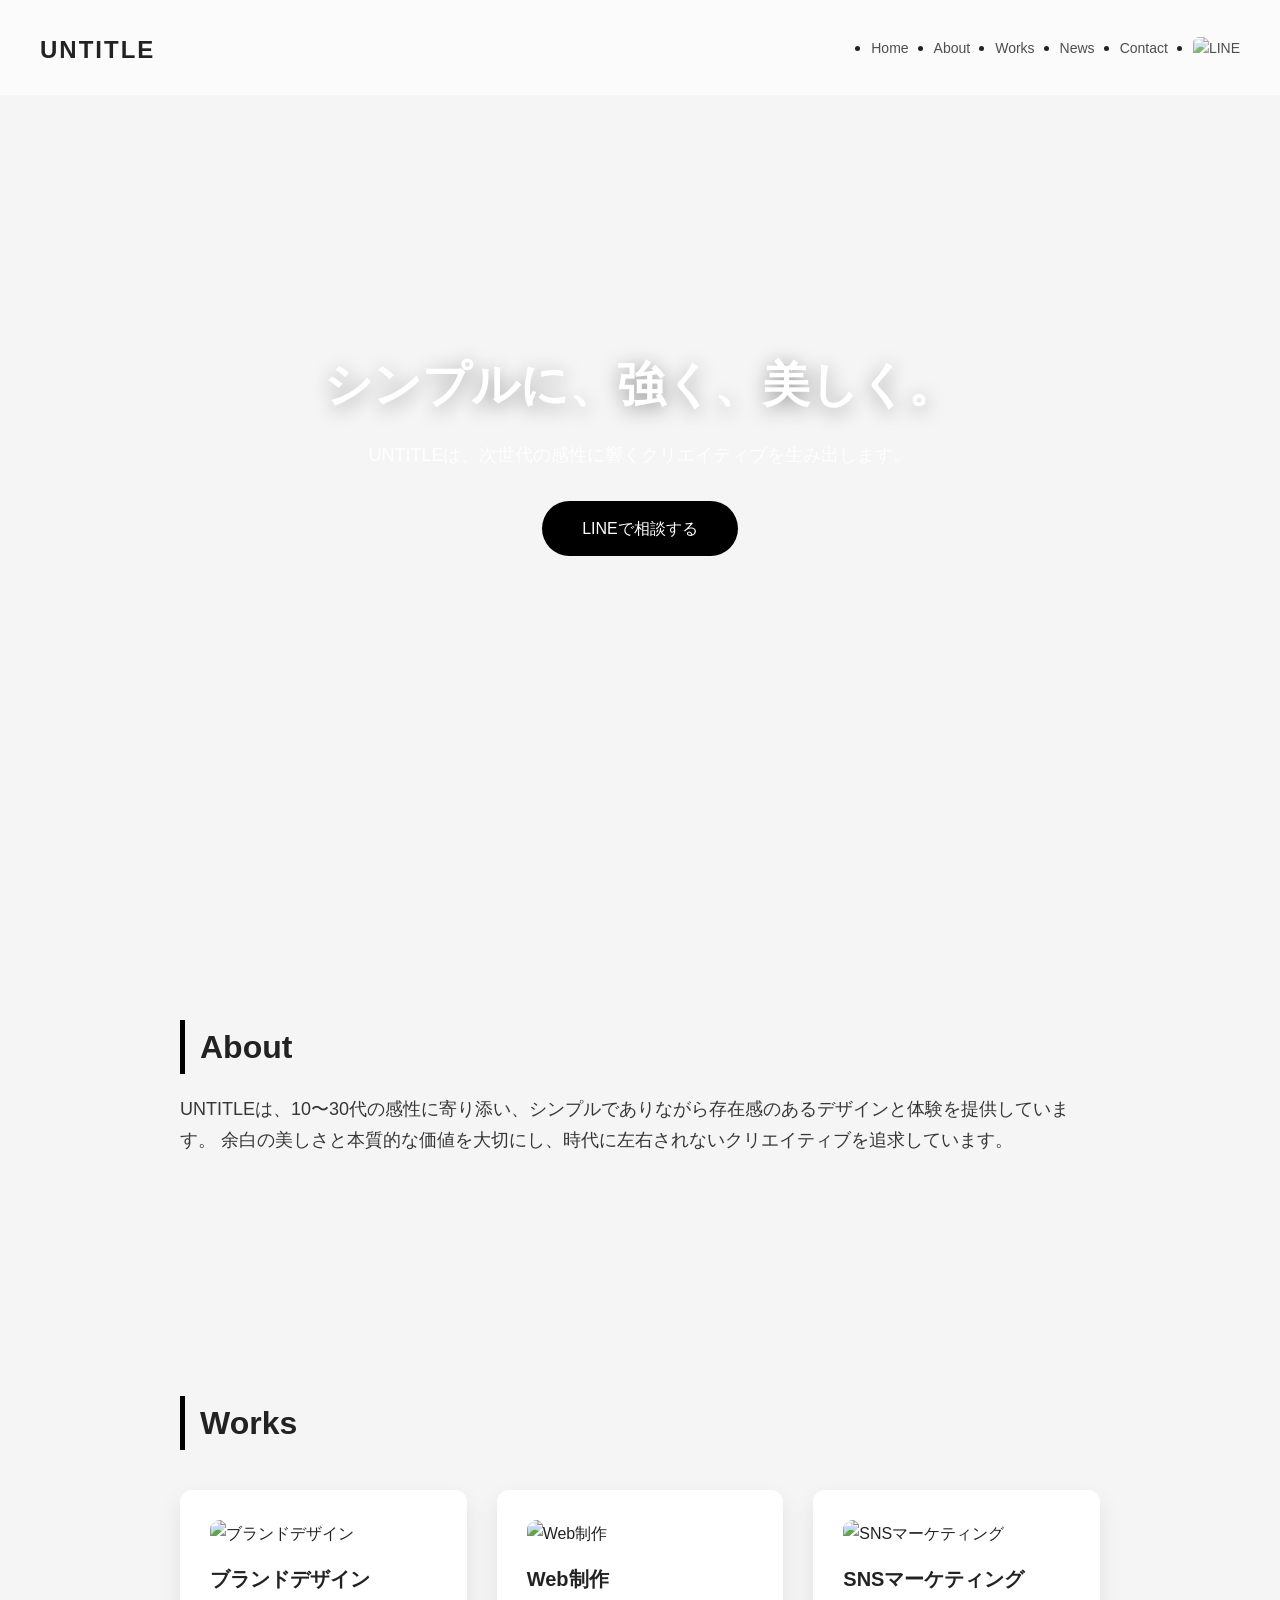
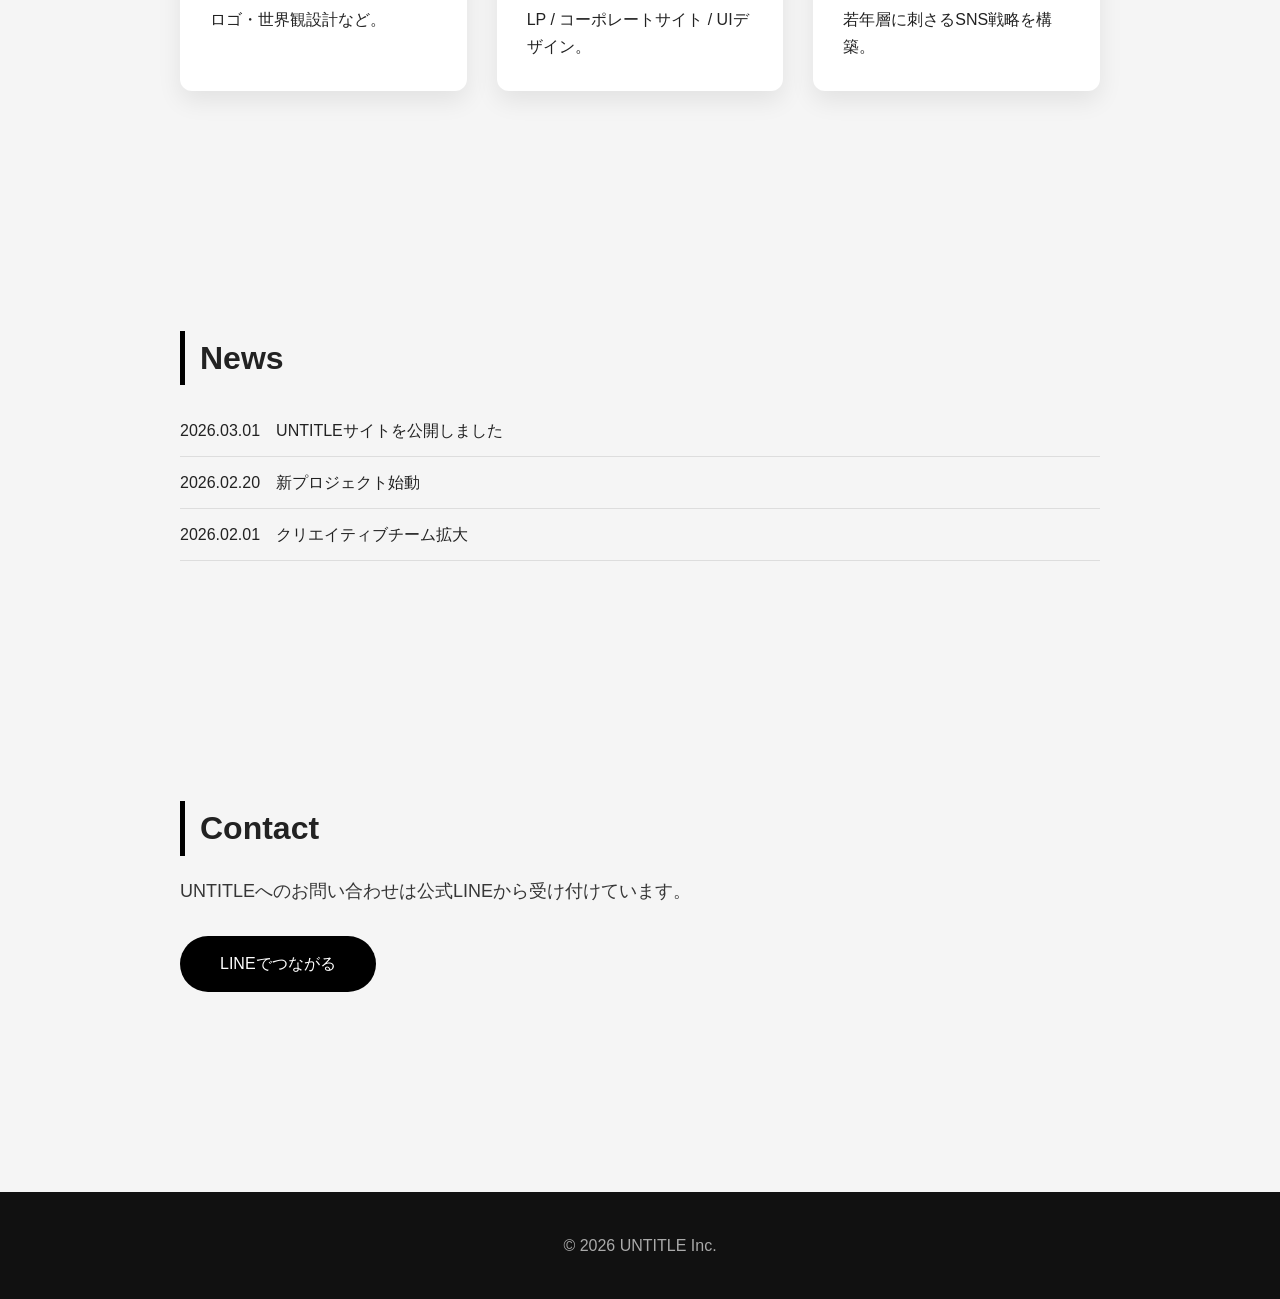
==== index.html @ c583e64c "Add files via upload" ====
<!DOCTYPE html>
<html lang="ja">
<head>
    <meta charset="UTF-8">
    <meta name="viewport" content="width=device-width, initial-scale=1.0">
    <meta name="description" content="UNTITLE 公式サイト">
    <link rel="stylesheet" href="style.css">
    <title>UNTITLE</title>
</head>
<body>

    <!-- Header -->
    <header id="header">
        <h1 class="site-title"><a href="#">UNTITLE</a></h1>
        <nav>
            <ul>
                <li><a href="#hero">Home</a></li>
                <li><a href="#about">About</a></li>
                <li><a href="#works">Works</a></li>
                <li><a href="#news">News</a></li>
                <li><a href="#contact">Contact</a></li>
                <li>
                    <a href="https://lin.ee/NzMU4TW" target="_blank" rel="noopener noreferrer">
                        <img src="https://scdn.line-apps.com/n/line_regulation/files/ja/line_icon.png" alt="LINE" width="28">
                    </a>
                </li>
            </ul>
        </nav>
    </header>

    <!-- Hero Section -->
    <section id="hero" class="hero">
        <div class="hero-inner">
            <h2 class="hero-title">シンプルに、強く、美しく。</h2>
            <p class="hero-sub">UNTITLEは、次世代の感性に響くクリエイティブを生み出します。</p>
            <a href="https://lin.ee/NzMU4TW" class="hero-btn" target="_blank">LINEで相談する</a>
        </div>
    </section>

    <!-- About -->
    <section id="about" class="section">
        <h3 class="section-title">About</h3>
        <p class="section-text">
            UNTITLEは、10〜30代の感性に寄り添い、シンプルでありながら存在感のあるデザインと体験を提供しています。
            余白の美しさと本質的な価値を大切にし、時代に左右されないクリエイティブを追求しています。
        </p>
    </section>

    <!-- Works -->
    <section id="works" class="section">
        <h3 class="section-title">Works</h3>

        <div class="works-wrapper">
            <div class="work-card">
                <img src="images/1.jpg" alt="ブランドデザイン" class="work-img">
                <h4 class="work-title">ブランドデザイン</h4>
                <p class="work-text">ロゴ・世界観設計など。</p>
            </div>

            <div class="work-card">
                <img src="images/2.jpg" alt="Web制作" class="work-img">
                <h4 class="work-title">Web制作</h4>
                <p class="work-text">LP / コーポレートサイト / UIデザイン。</p>
            </div>

            <div class="work-card">
                <img src="images/3.jpg" alt="SNSマーケティング" class="work-img">
                <h4 class="work-title">SNSマーケティング</h4>
                <p class="work-text">若年層に刺さるSNS戦略を構築。</p>
            </div>
        </div>
    </section>

    <!-- News -->
    <section id="news" class="section">
        <h3 class="section-title">News</h3>

        <ul class="news-list">
            <li>2026.03.01　UNTITLEサイトを公開しました</li>
            <li>2026.02.20　新プロジェクト始動</li>
            <li>2026.02.01　クリエイティブチーム拡大</li>
        </ul>
    </section>

    <!-- Contact -->
    <section id="contact" class="section">
        <h3 class="section-title">Contact</h3>
        <p class="section-text">UNTITLEへのお問い合わせは公式LINEから受け付けています。</p>

        <div class="contact-btn-wrap">
            <a href="https://lin.ee/NzMU4TW" class="contact-btn" target="_blank">
                LINEでつながる
            </a>
        </div>
    </section>

    <!-- Footer -->
    <footer id="footer">
        <p>© 2026 UNTITLE Inc.</p>
    </footer>

</body>
</html>
---- style.css ----
/* Base */

* {
    margin: 0;
    padding: 0;
    box-sizing: border-box;
    font-family: "Noto Sans JP", sans-serif;
}

body {
    background: #f8f8f8;
    color: #222;
    line-height: 1.7;
}

body {
    background: #f5f5f5;
}

a {
    text-decoration: none;
    color: inherit;
}


   /* Header */

#header {
    position: fixed;
    top: 0;
    width: 100%;
    padding: 20px 40px;
    display: flex;
    justify-content: space-between;
    align-items: center;
    background: rgba(255, 255, 255, 0.6);
    backdrop-filter: blur(12px);
    border-bottom: 1px solid rgba(255,255,255,0.3);
    z-index: 1000;
}

.site-title a {
    font-size: 24px;
    font-weight: 700;
    letter-spacing: 2px;
}

nav ul {
    display: flex;
    gap: 25px;
    align-items: center;
}

nav a {
    font-size: 14px;
    opacity: 0.8;
    transition: 0.3s;
}

nav a:hover {
    opacity: 1;
}

nav img {
    width: 28px;
    height: 28px;
    border-radius: 6px;
    transition: 0.3s;
}

nav img:hover {
    transform: scale(1.1);
}

   /* Hero */

.hero {
    height: 100vh;
    background: url(images/caseIMG_2252_TP_V.jpg)
        center/cover no-repeat;
    display: flex;
    justify-content: center;
    align-items: center;
    text-align: center;
    padding: 0 20px;
    color: white;
}

.hero-inner {
    animation: fadeUp 1.2s ease forwards;
    opacity: 0;
}

.hero-title {
    font-size: 48px;
    font-weight: 700;
    text-shadow: 0 4px 20px rgba(0,0,0,0.4);
}

.hero-sub {
    margin-top: 15px;
    font-size: 18px;
    opacity: 0.9;
}

.hero-btn {
    display: inline-block;
    margin-top: 30px;
    padding: 14px 40px;
    background: black;
    color: white;
    border-radius: 50px;
    font-size: 16px;
    transition: 0.3s;
}

.hero-btn:hover {
    background: #333;
}

@keyframes fadeUp {
    0% { opacity: 0; transform: translateY(20px); }
    100% { opacity: 1; transform: translateY(0); }
}


   /* Section */

.section {
    padding: 120px 40px;
    max-width: 1000px;
    margin: auto;
}

.section-title {
    font-size: 32px;
    margin-bottom: 20px;
    border-left: 5px solid black;
    padding-left: 15px;
}

.section-text {
    font-size: 18px;
    opacity: 0.9;
}


   /* Works */

.works-wrapper {
    display: grid;
    grid-template-columns: repeat(auto-fit, minmax(260px, 1fr));
    gap: 30px;
    margin-top: 40px;
}

.work-card {
    background: white;
    padding: 30px;
    border-radius: 12px;
    box-shadow: 0 10px 25px rgba(0,0,0,0.08);
    transition: 0.3s;
}

.work-img {
    width: 100%;
    height: 160px;
    object-fit: cover;
    border-radius: 10px;
    margin-bottom: 15px;
}

.work-card:hover {
    transform: translateY(-5px);
    box-shadow: 0 15px 35px rgba(0,0,0,0.12);
}

.work-title {
    font-size: 20px;
    margin-bottom: 10px;
}


   /* News */

.news-list {
    list-style: none;
    margin-top: 20px;
}

.news-list li {
    padding: 12px 0;
    border-bottom: 1px solid #ddd;
    font-size: 16px;
}


   /* Contact */

.contact-btn-wrap {
    margin-top: 30px;
}

.contact-btn {
    display: inline-block;
    padding: 14px 40px;
    background: black;
    color: white;
    border-radius: 50px;
    font-size: 16px;
    transition: 0.3s;
}

.contact-btn:hover {
    background: #333;
}


   /* Footer */

#footer {
    text-align: center;
    padding: 40px;
    background: #111;
    color: #aaa;
    margin-top: 80px;
}


   /* Responsive */

@media (max-width: 768px) {
    .hero-title {
        font-size: 36px;
    }

    #header {
        padding: 15px 20px;
    }

    nav ul {
        gap: 15px;
    }
}
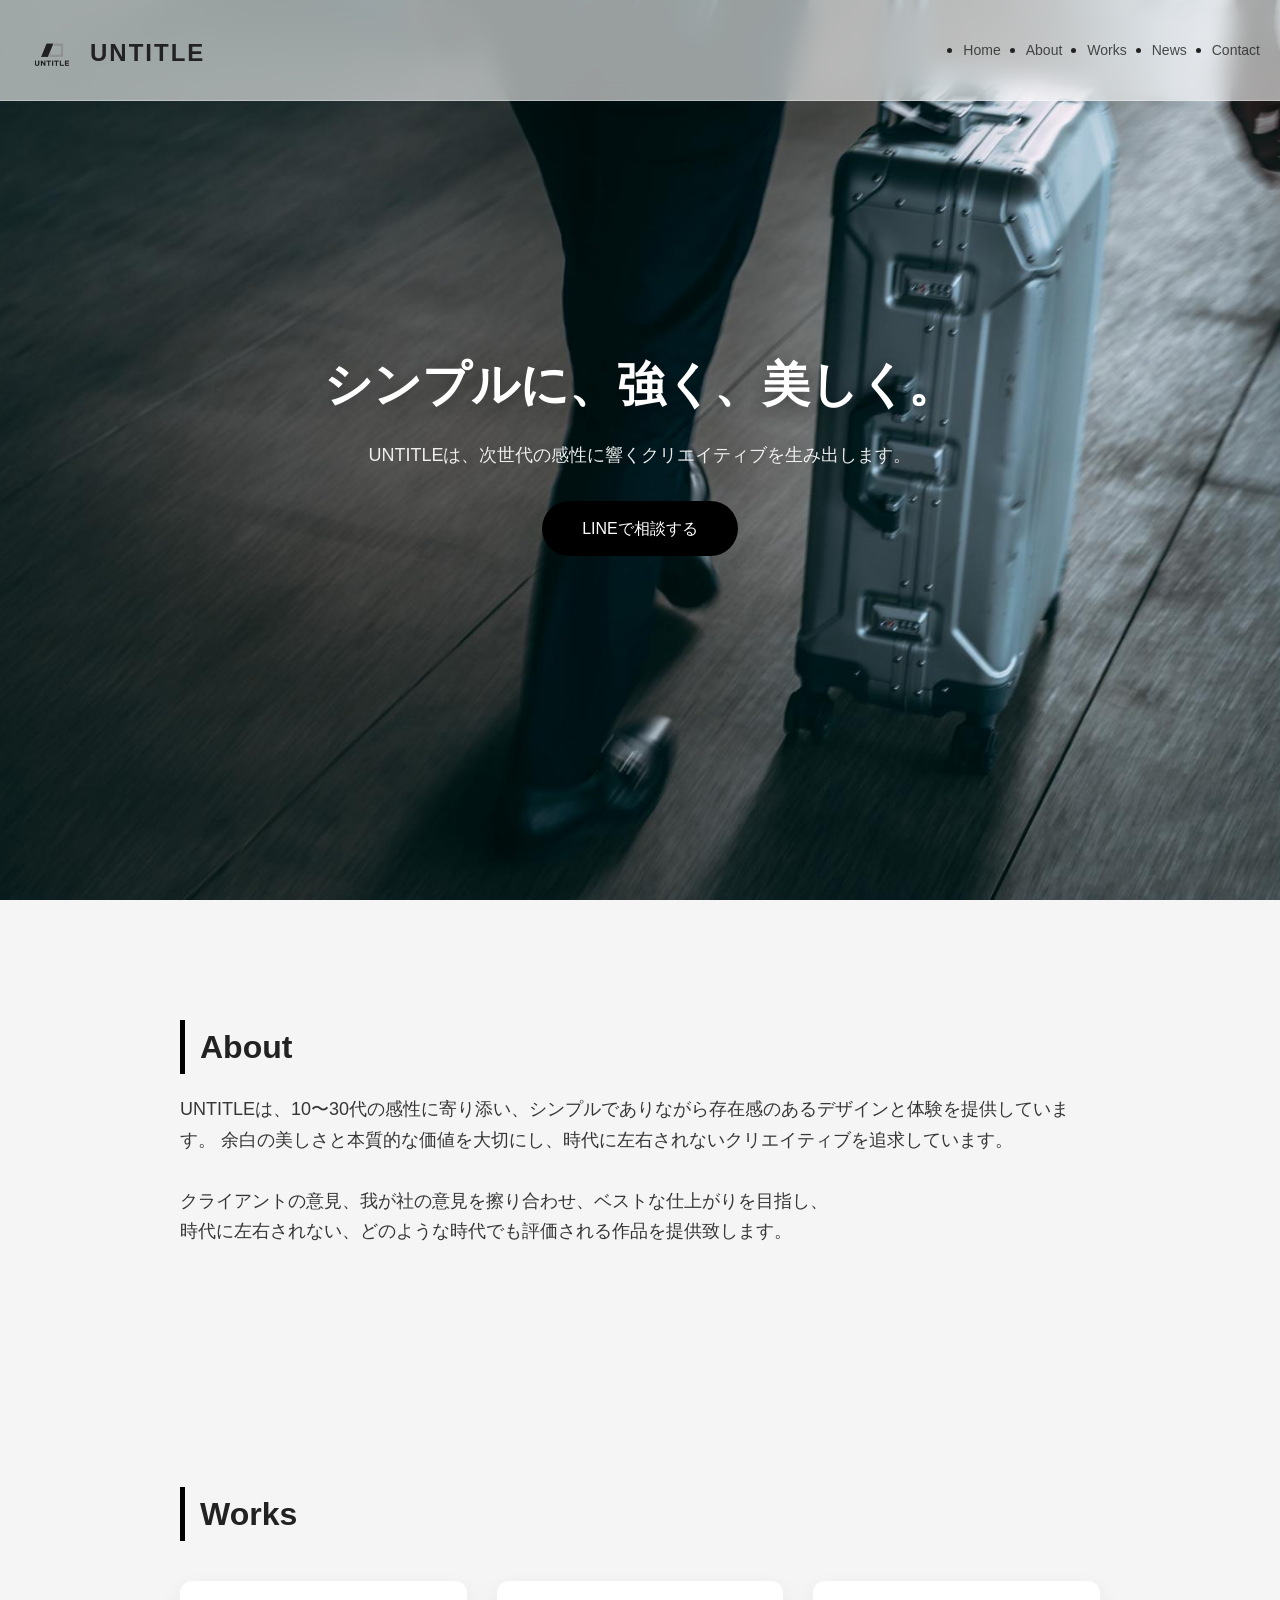
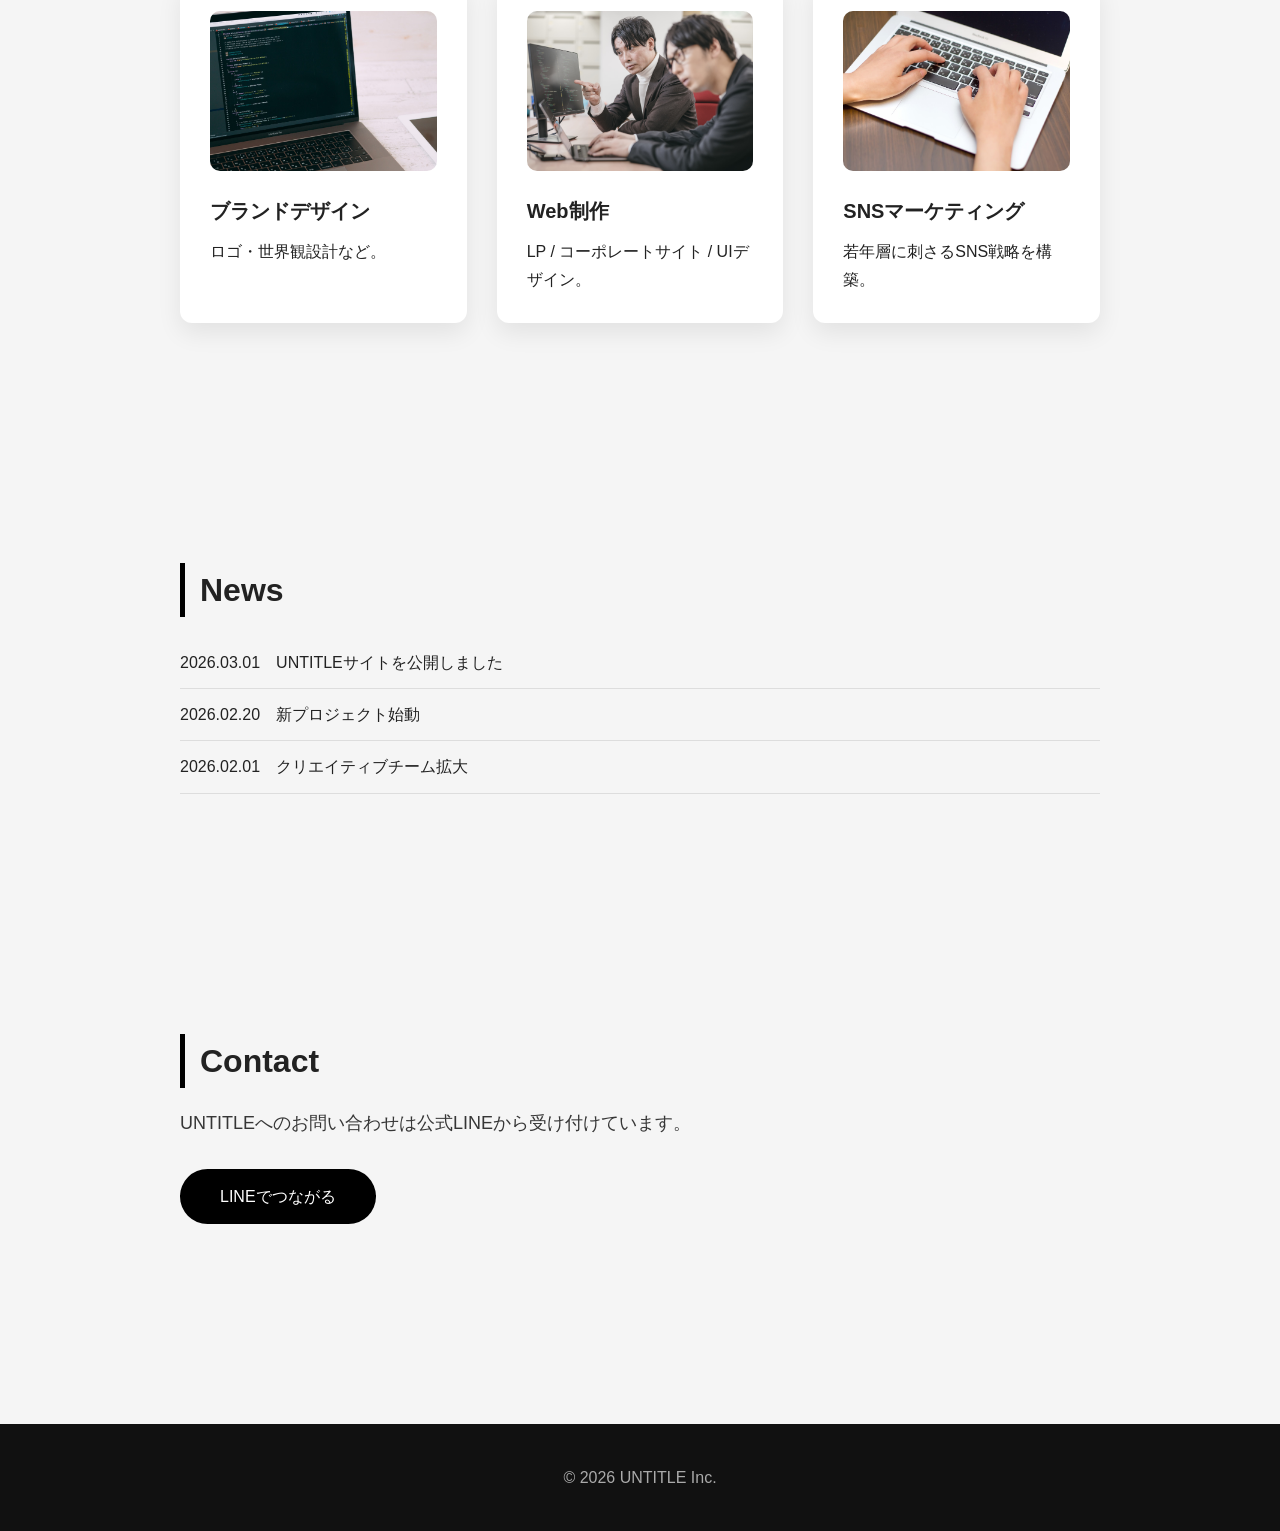
==== commit 0cf63527: "Add files via upload" ====
--- a/index.html
+++ b/index.html
@@ -11,7 +11,10 @@
 
     <!-- Header -->
     <header id="header">
-        <h1 class="site-title"><a href="#">UNTITLE</a></h1>
+        <div class="logo-title">
+            <img src="images/UNTITLE ロゴデザイン.png" alt="UNTITLE logo" class="logo">
+            <h1 class="site-title"><a href="#">UNTITLE</a></h1>
+        </div>
         <nav>
             <ul>
                 <li><a href="#hero">Home</a></li>
@@ -19,11 +22,11 @@
                 <li><a href="#works">Works</a></li>
                 <li><a href="#news">News</a></li>
                 <li><a href="#contact">Contact</a></li>
-                <li>
+                <!-- <li>
                     <a href="https://lin.ee/NzMU4TW" target="_blank" rel="noopener noreferrer">
                         <img src="https://scdn.line-apps.com/n/line_regulation/files/ja/line_icon.png" alt="LINE" width="28">
                     </a>
-                </li>
+                </li> -->
             </ul>
         </nav>
     </header>
@@ -43,6 +46,10 @@
         <p class="section-text">
             UNTITLEは、10〜30代の感性に寄り添い、シンプルでありながら存在感のあるデザインと体験を提供しています。
             余白の美しさと本質的な価値を大切にし、時代に左右されないクリエイティブを追求しています。
+        </p>
+        <p class="margin-text">
+            クライアントの意見、我が社の意見を擦り合わせ、ベストな仕上がりを目指し、<br>
+            時代に左右されない、どのような時代でも評価される作品を提供致します。
         </p>
     </section>
 
@@ -92,6 +99,7 @@
                 LINEでつながる
             </a>
         </div>
+        
     </section>
 
     <!-- Footer -->
--- a/style.css
+++ b/style.css
@@ -30,7 +30,7 @@
     position: fixed;
     top: 0;
     width: 100%;
-    padding: 20px 40px;
+    padding: 10px 20px;
     display: flex;
     justify-content: space-between;
     align-items: center;
@@ -39,6 +39,22 @@
     border-bottom: 1px solid rgba(255,255,255,0.3);
     z-index: 1000;
 }
+
+/* logo */
+
+.logo-title {
+  display: flex;
+  align-items: center;
+  gap: 5px;
+}
+
+.logo {
+  height: 80px;
+  width: auto;
+  padding-top: 15px;
+
+}
+
 
 .site-title a {
     font-size: 24px;
@@ -242,4 +258,12 @@
     nav ul {
         gap: 15px;
     }
+}
+
+/* margin */
+
+.margin-text {
+    font-size: 18px;
+    opacity: 0.9;
+    padding-top: 30px;
 }
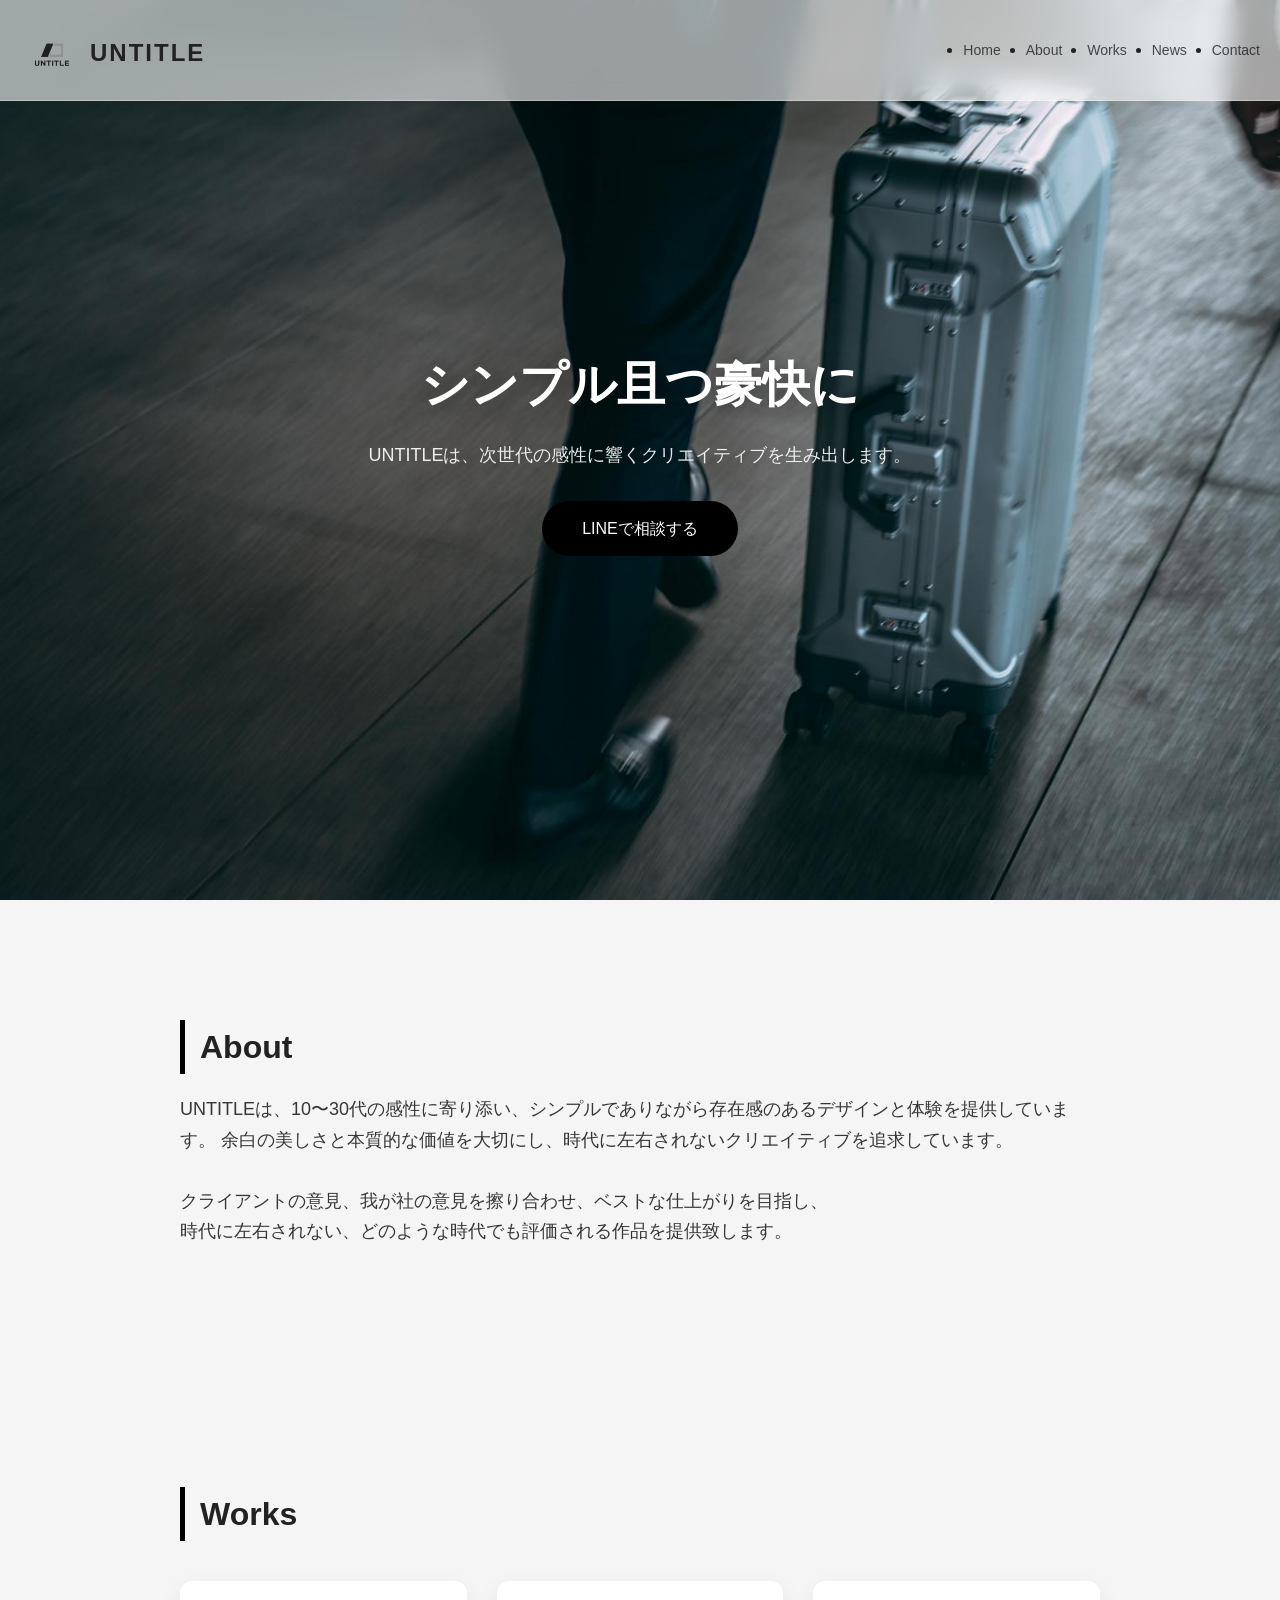
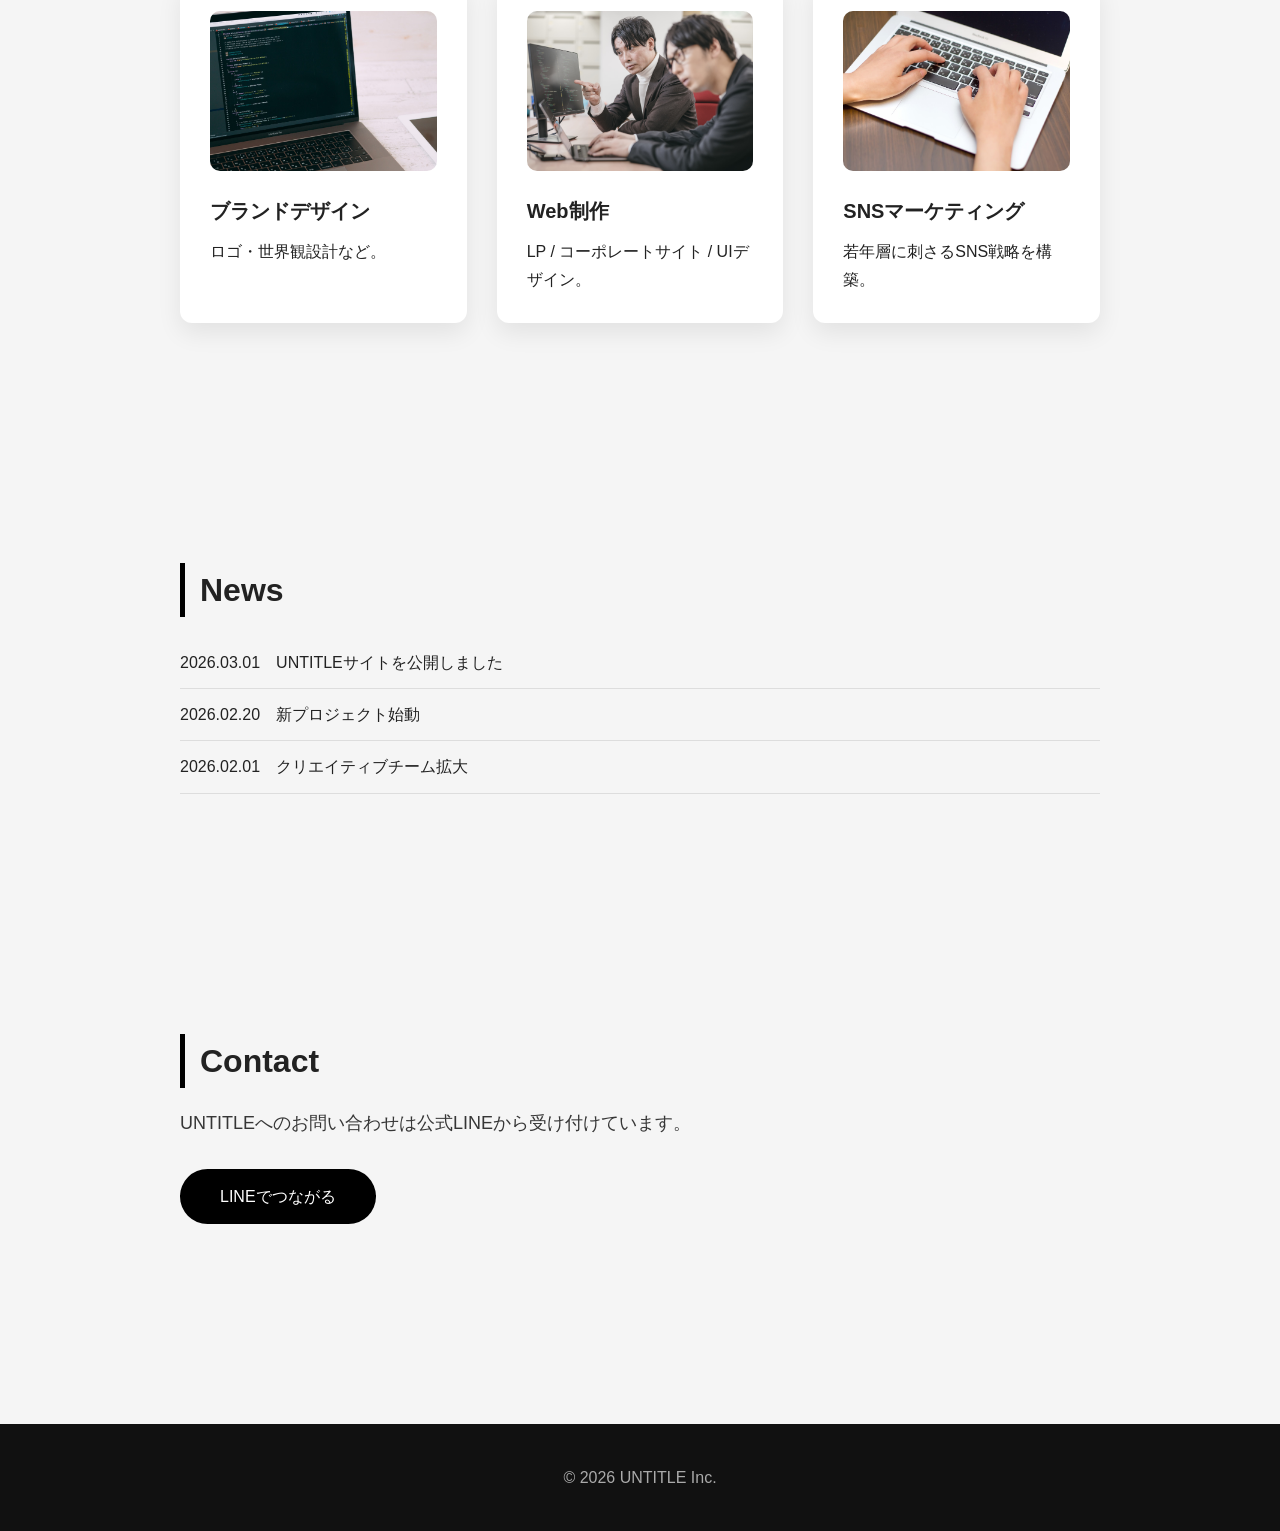
==== commit 6b86f6b1: "Add files via upload" ====
--- a/index.html
+++ b/index.html
@@ -12,10 +12,11 @@
     <!-- Header -->
     <header id="header">
         <div class="logo-title">
-            <img src="images/UNTITLE ロゴデザイン.png" alt="UNTITLE logo" class="logo">
+            <img src="images/logo.png" alt="UNTITLE logo" class="logo">
             <h1 class="site-title"><a href="#">UNTITLE</a></h1>
         </div>
-        <nav>
+        <div class="hamburger">☰</div>
+        <nav class="site-nav">
             <ul>
                 <li><a href="#hero">Home</a></li>
                 <li><a href="#about">About</a></li>
@@ -34,7 +35,7 @@
     <!-- Hero Section -->
     <section id="hero" class="hero">
         <div class="hero-inner">
-            <h2 class="hero-title">シンプルに、強く、美しく。</h2>
+            <h2 class="hero-title">シンプル且つ豪快に</h2>
             <p class="hero-sub">UNTITLEは、次世代の感性に響くクリエイティブを生み出します。</p>
             <a href="https://lin.ee/NzMU4TW" class="hero-btn" target="_blank">LINEで相談する</a>
         </div>
@@ -107,5 +108,14 @@
         <p>© 2026 UNTITLE Inc.</p>
     </footer>
 
+
+    <script>
+    const hamburger = document.querySelector('.hamburger');
+    const nav = document.querySelector('.site-nav');
+
+    hamburger.addEventListener('click', () => {
+        nav.classList.toggle('active');
+    });
+    </script>
 </body>
 </html>
--- a/style.css
+++ b/style.css
@@ -243,6 +243,13 @@
     margin-top: 80px;
 }
 
+/* PCハンバーガー非表示 */
+
+.hamburger{
+    display: none;
+    font-size: 32px;
+    cursor: pointer;
+}
 
    /* Responsive */
 
@@ -257,6 +264,26 @@
 
     nav ul {
         gap: 15px;
+    }
+
+    .hamburger{
+        display: block; /*スマホで表示*/
+    }
+
+    .site-nav ul {
+        display: none;
+        flex-direction: column;
+        gap: 16px;
+        background: rgba(255,255,255,0.9);
+        padding: 20px;
+        position: absolute;
+        top: 80px;
+        right: 20px;
+        border-radius: 8px;
+    }
+
+    .site-nav.active ul {
+         display: flex;
     }
 }
 
@@ -266,4 +293,5 @@
     font-size: 18px;
     opacity: 0.9;
     padding-top: 30px;
-}+}
+
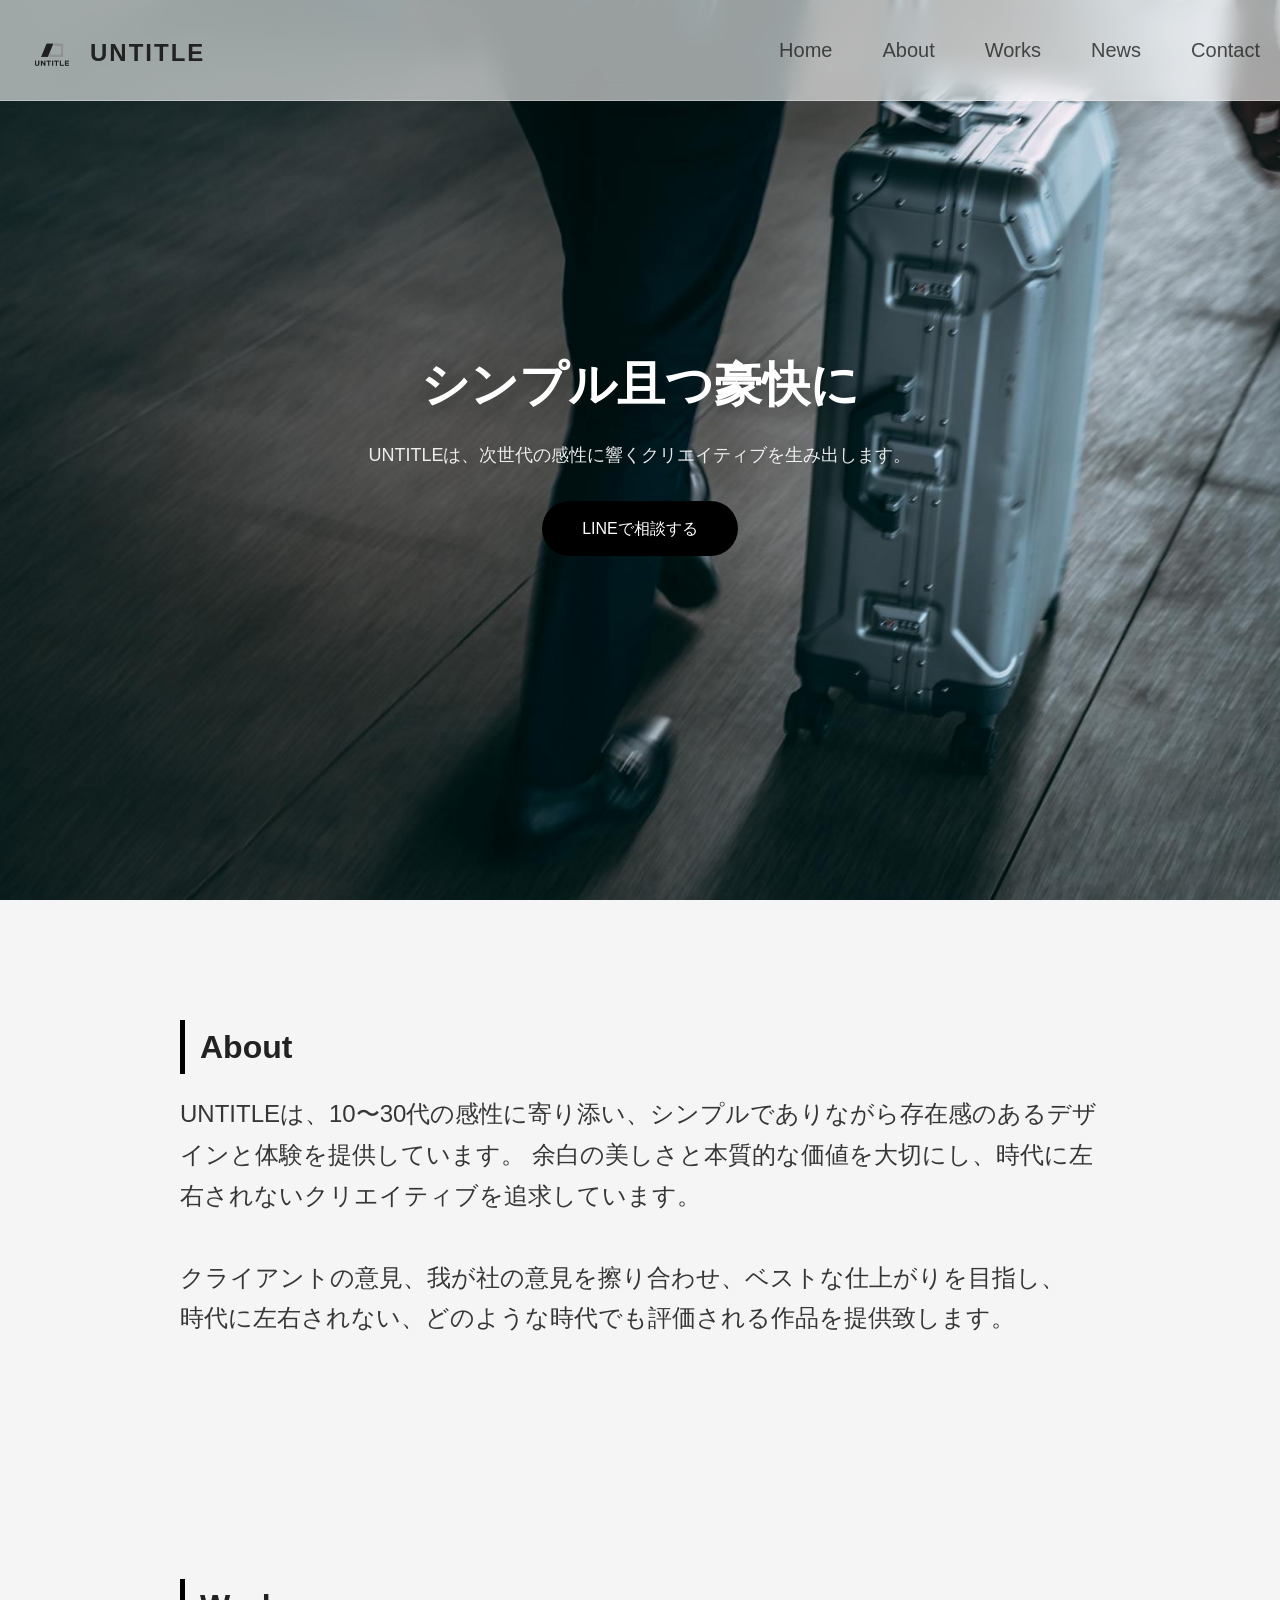
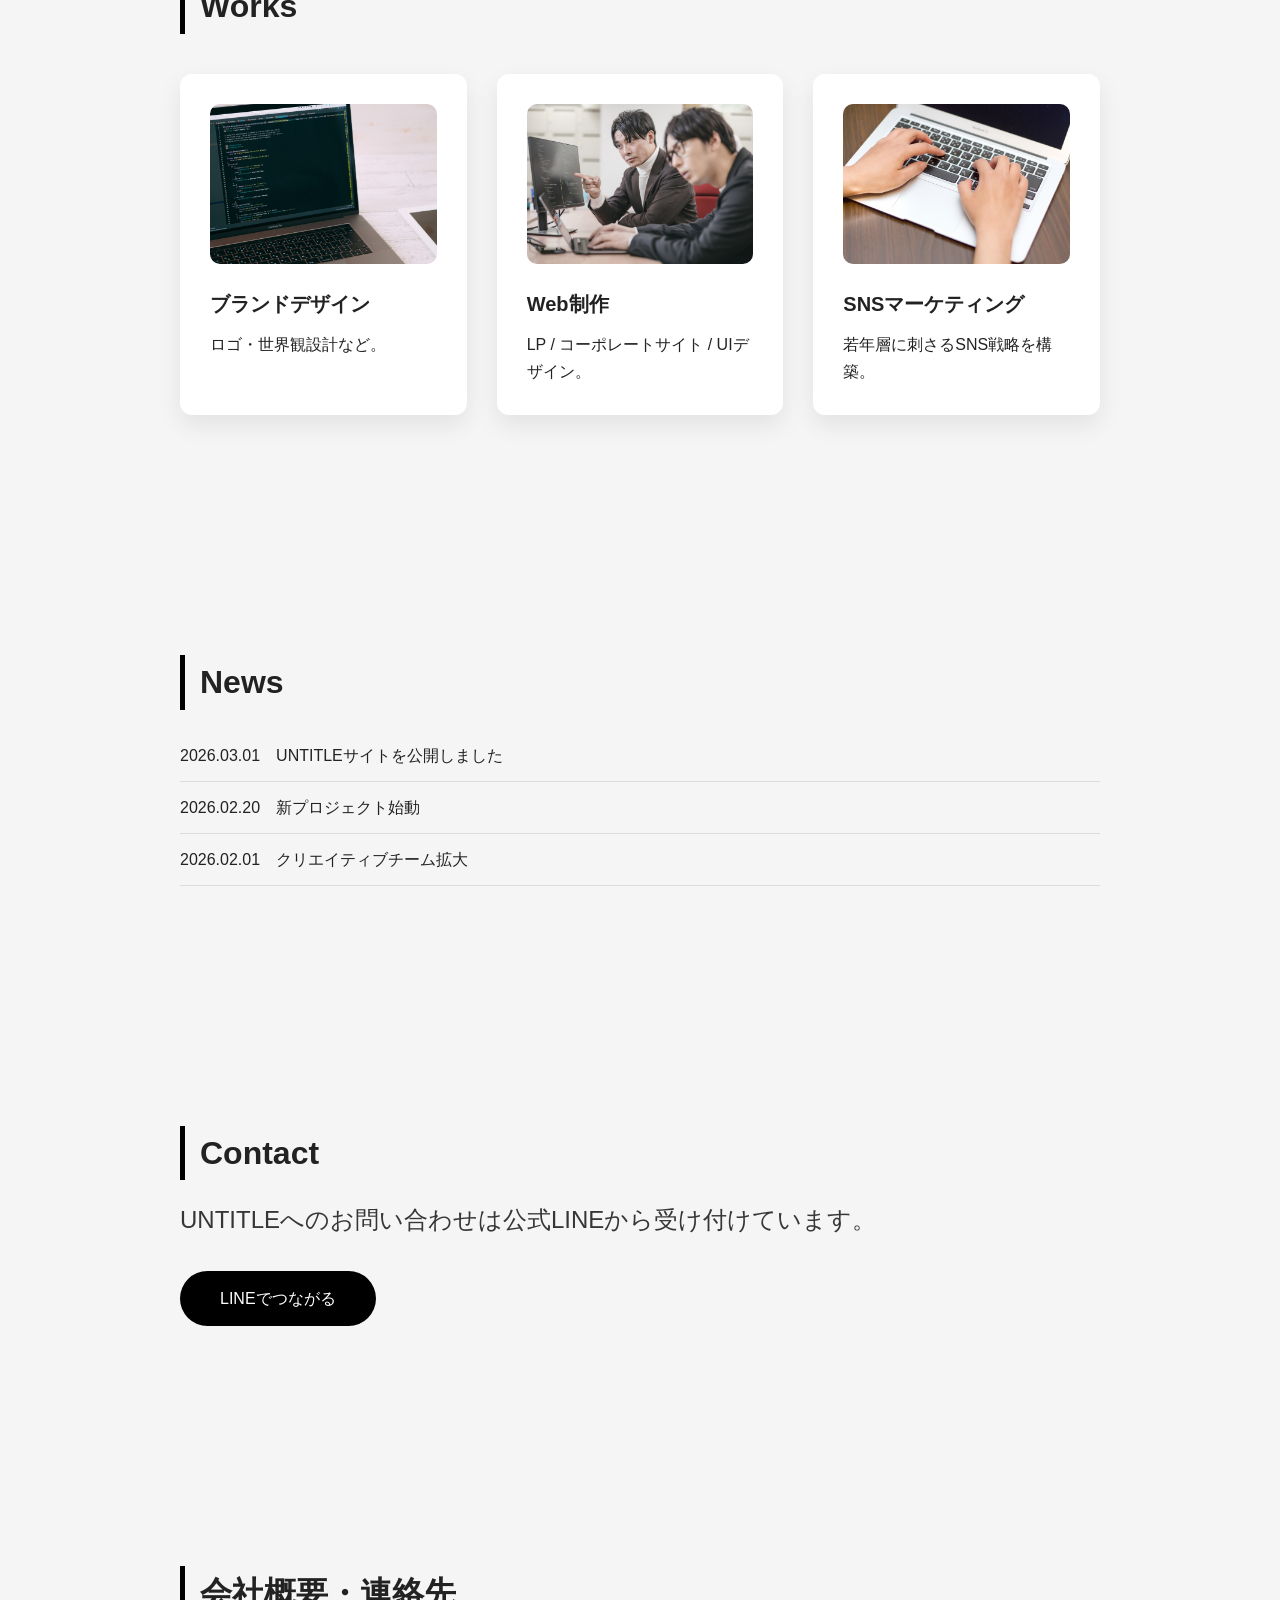
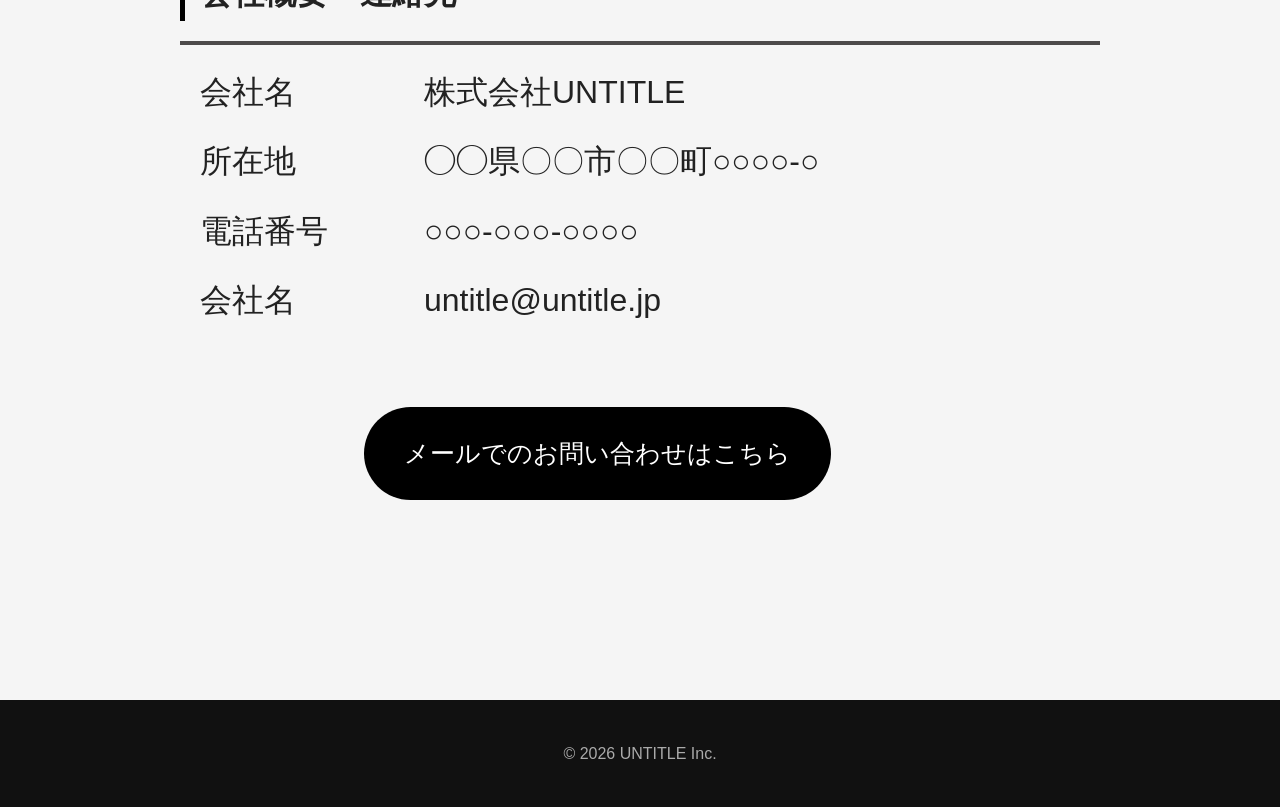
==== commit 3ba34459: "Add files via upload" ====
--- a/index.html
+++ b/index.html
@@ -48,7 +48,8 @@
             UNTITLEは、10〜30代の感性に寄り添い、シンプルでありながら存在感のあるデザインと体験を提供しています。
             余白の美しさと本質的な価値を大切にし、時代に左右されないクリエイティブを追求しています。
         </p>
-        <p class="margin-text">
+        <p class="section-text">
+            <br>
             クライアントの意見、我が社の意見を擦り合わせ、ベストな仕上がりを目指し、<br>
             時代に左右されない、どのような時代でも評価される作品を提供致します。
         </p>
@@ -99,8 +100,23 @@
             <a href="https://lin.ee/NzMU4TW" class="contact-btn" target="_blank">
                 LINEでつながる
             </a>
+        </div>                
+    </section>
+
+    <section id="company" class="section">
+        <h3 class="section-title">会社概要・連絡先</h3>
+        <div class="hr"></div>
+        <ul class="company-list">
+            <li>会社名　　　　株式会社UNTITLE</li>
+            <li>所在地　　　　◯◯県〇〇市〇〇町○○○○-○</li>
+            <li>電話番号　　　○○○-○○○-○○○○</li>
+            <li>会社名　　　　untitle@untitle.jp</li>
+        </ul>
+
+        <div class="company-btn-wrap">
+            <a href="" class="company-btn" target="_blank">メールでのお問い合わせはこちら</a>
         </div>
-        
+
     </section>
 
     <!-- Footer -->
--- a/style.css
+++ b/style.css
@@ -52,7 +52,6 @@
   height: 80px;
   width: auto;
   padding-top: 15px;
-
 }
 
 
@@ -64,12 +63,13 @@
 
 nav ul {
     display: flex;
-    gap: 25px;
+    gap: 50px;
     align-items: center;
+    list-style: none;
 }
 
 nav a {
-    font-size: 14px;
+    font-size: 20px;
     opacity: 0.8;
     transition: 0.3s;
 }
@@ -157,7 +157,7 @@
 }
 
 .section-text {
-    font-size: 18px;
+    font-size: 24px;
     opacity: 0.9;
 }
 
@@ -230,8 +230,49 @@
 
 .contact-btn:hover {
     background: #333;
-}
-
+    transform: translateY(-5px);
+}
+
+    /* Company */
+
+.hr {
+    border: 2px solid rgb(77, 75, 75);
+    width: 100%;
+}
+
+.company-list {
+    list-style: none;
+    margin-top: 20px;
+    margin-left: 20px;
+}
+
+.company-list li{
+    text-align-last:left ;
+    text-align:left;
+    font-size: 32px;
+    margin-bottom: 15px;
+}
+
+.company-btn-wrap {
+    margin-top: 30px;
+}
+
+.company-btn {
+    display: inline-block;
+    padding: 25px 40px;
+    background: black;
+    color: white;
+    border-radius: 50px;
+    font-size: 25px;
+    transition: 0.3s;
+    margin-top: 50px;
+    margin-left: 20%;
+}
+
+.company-btn:hover {
+    background: #333;
+    transform: translateY(-5px);
+}
 
    /* Footer */
 
@@ -259,7 +300,7 @@
     }
 
     #header {
-        padding: 15px 20px;
+        padding: 1px 20px;
     }
 
     nav ul {
@@ -268,6 +309,8 @@
 
     .hamburger{
         display: block; /*スマホで表示*/
+        padding-left: 100px;
+        font-size: 35px;
     }
 
     .site-nav ul {
@@ -285,6 +328,40 @@
     .site-nav.active ul {
          display: flex;
     }
+
+
+    .company-list {
+    list-style: none;
+    margin-top: 20px;
+    margin-left: 20px;
+    }
+
+    .company-list li{
+    text-align-last:left ;
+    text-align:left;
+    font-size: 12px;
+    margin-bottom: 15px;
+    }
+
+    .company-btn-wrap {
+    margin-top: 30px;
+    }
+
+    .company-btn {
+    display: inline-block;
+    padding: 12px 20px;
+    background: black;
+    color: white;
+    border-radius: 50px;
+    font-size: 10px;
+    transition: 0.3s;
+    margin-top: 10px;
+    margin-left: 20%;
+    }
+
+    .company-btn:hover {
+    background: #333;
+    }
 }
 
 /* margin */
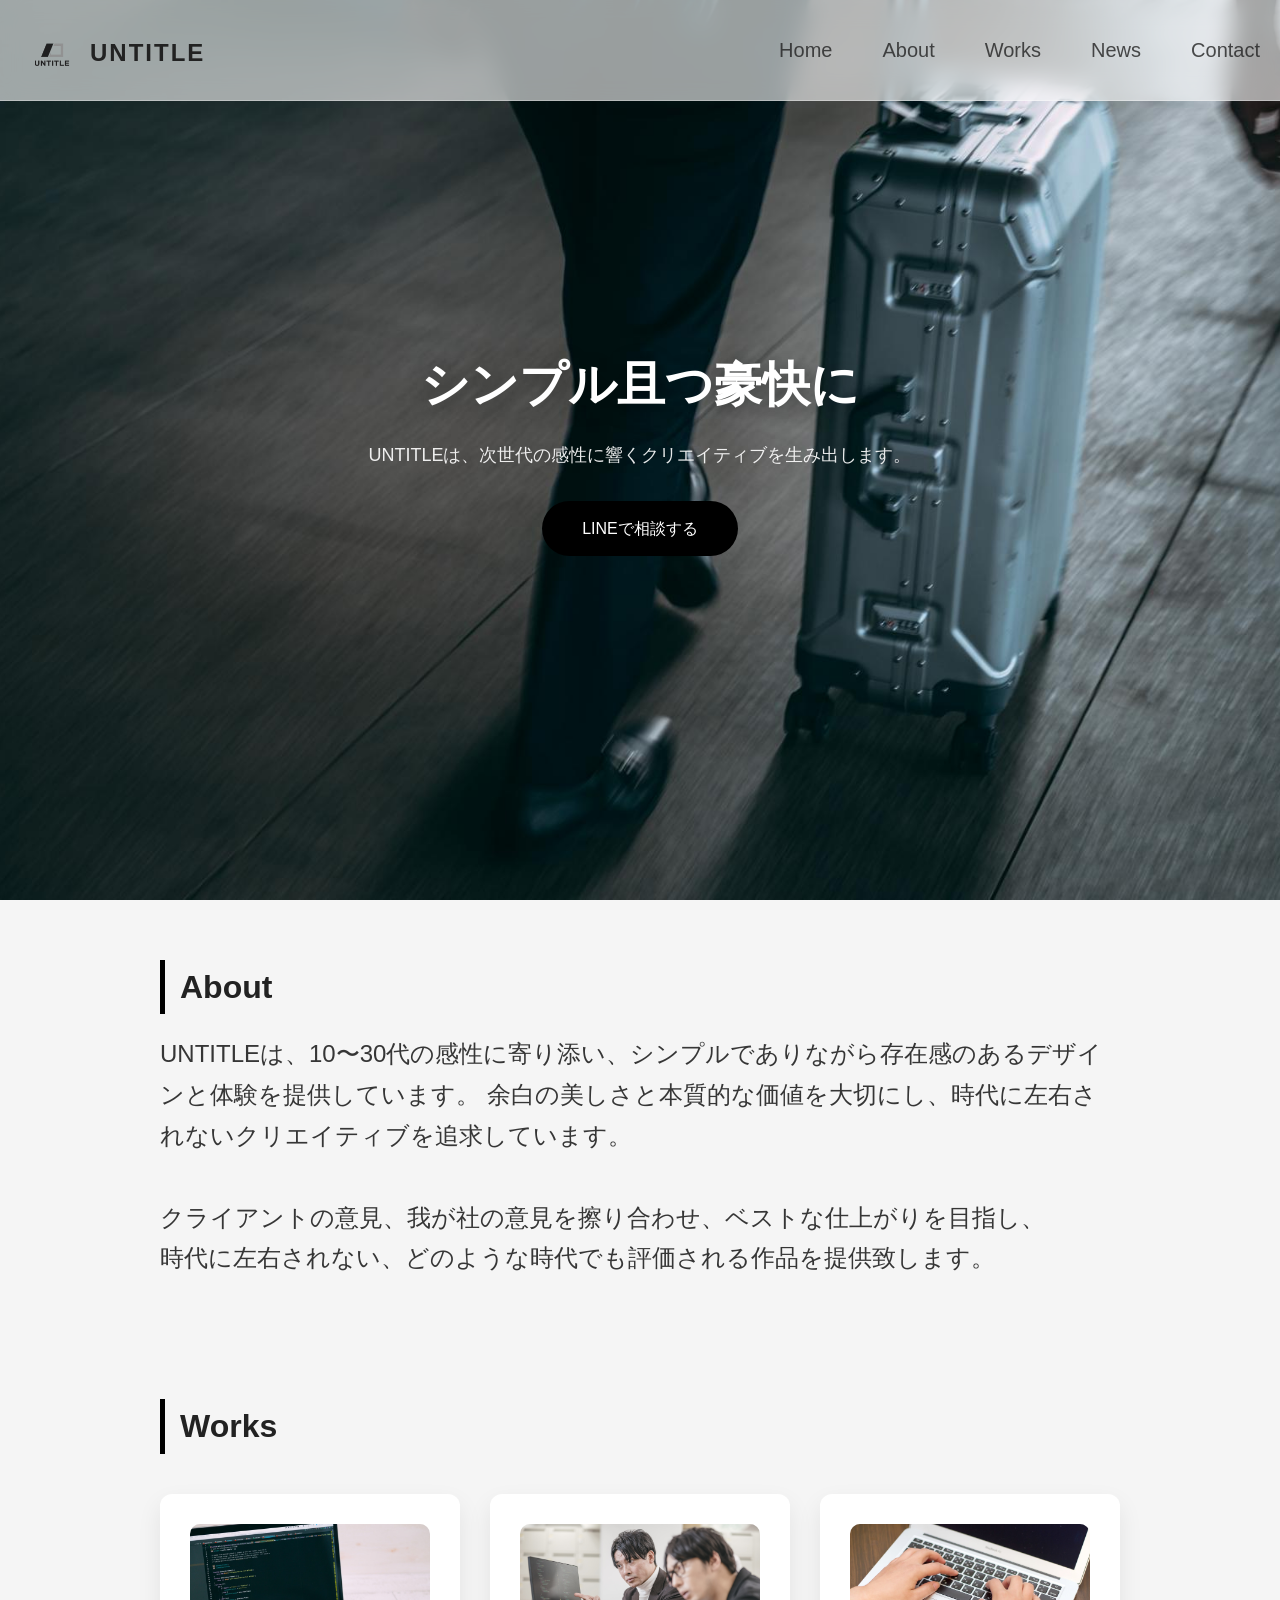
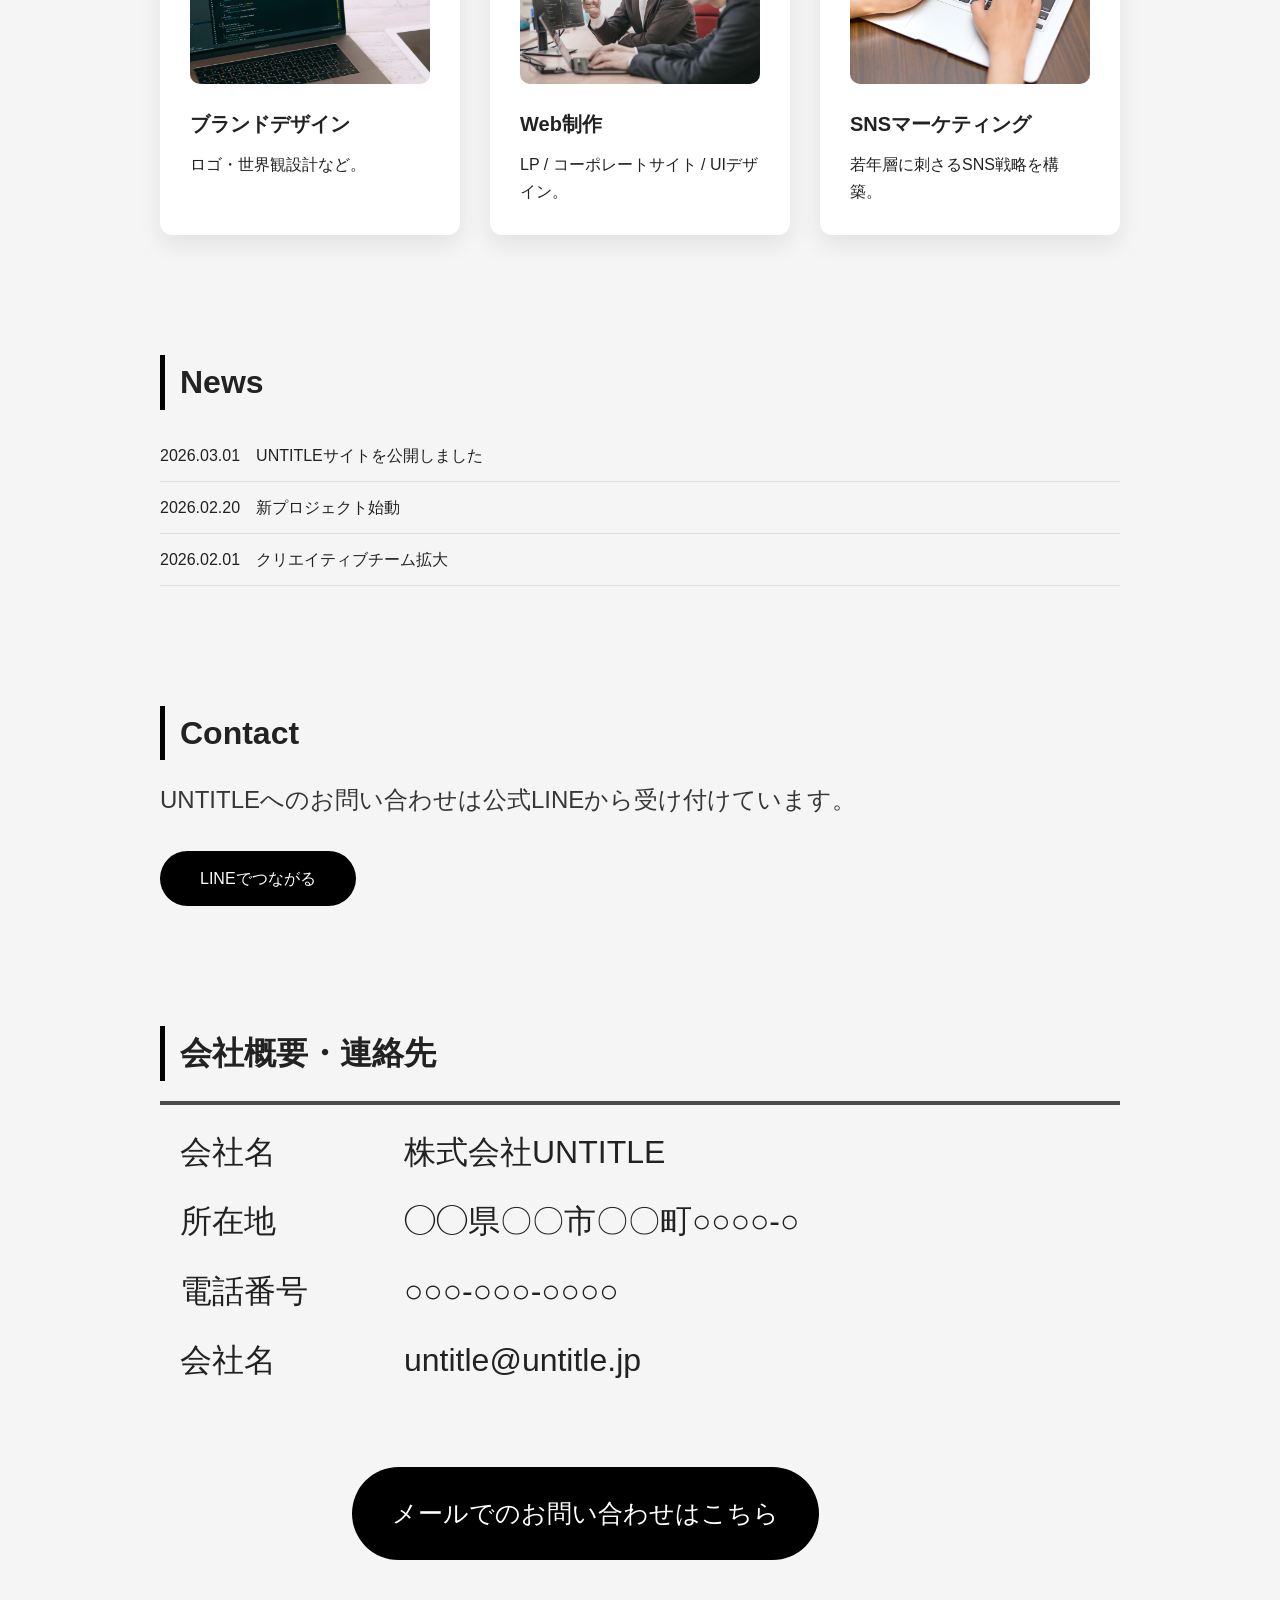
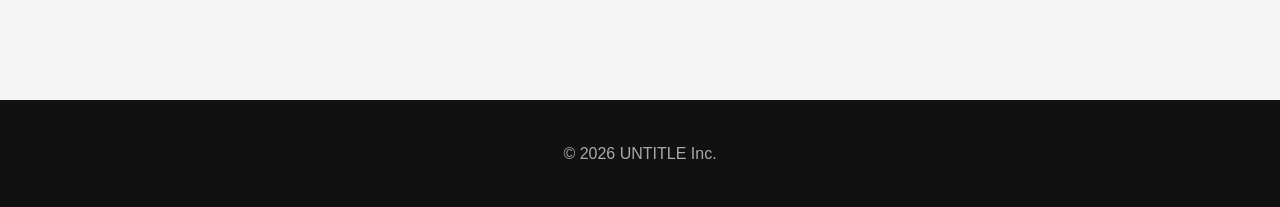
==== commit 2dea2a35: "Add files via upload" ====
--- a/index.html
+++ b/index.html
@@ -62,7 +62,7 @@
         <div class="works-wrapper">
             <div class="work-card">
                 <img src="images/1.jpg" alt="ブランドデザイン" class="work-img">
-                <h4 class="work-title">ブランドデザイン</h4>
+                <h4 class="work-title"><a href="">ブランドデザイン</a></h4>
                 <p class="work-text">ロゴ・世界観設計など。</p>
             </div>
 
@@ -125,13 +125,6 @@
     </footer>
 
 
-    <script>
-    const hamburger = document.querySelector('.hamburger');
-    const nav = document.querySelector('.site-nav');
-
-    hamburger.addEventListener('click', () => {
-        nav.classList.toggle('active');
-    });
-    </script>
+    <script src="script.js"></script>
 </body>
 </html>
--- a/style.css
+++ b/style.css
@@ -144,7 +144,7 @@
    /* Section */
 
 .section {
-    padding: 120px 40px;
+    padding: 60px 20px;
     max-width: 1000px;
     margin: auto;
 }
